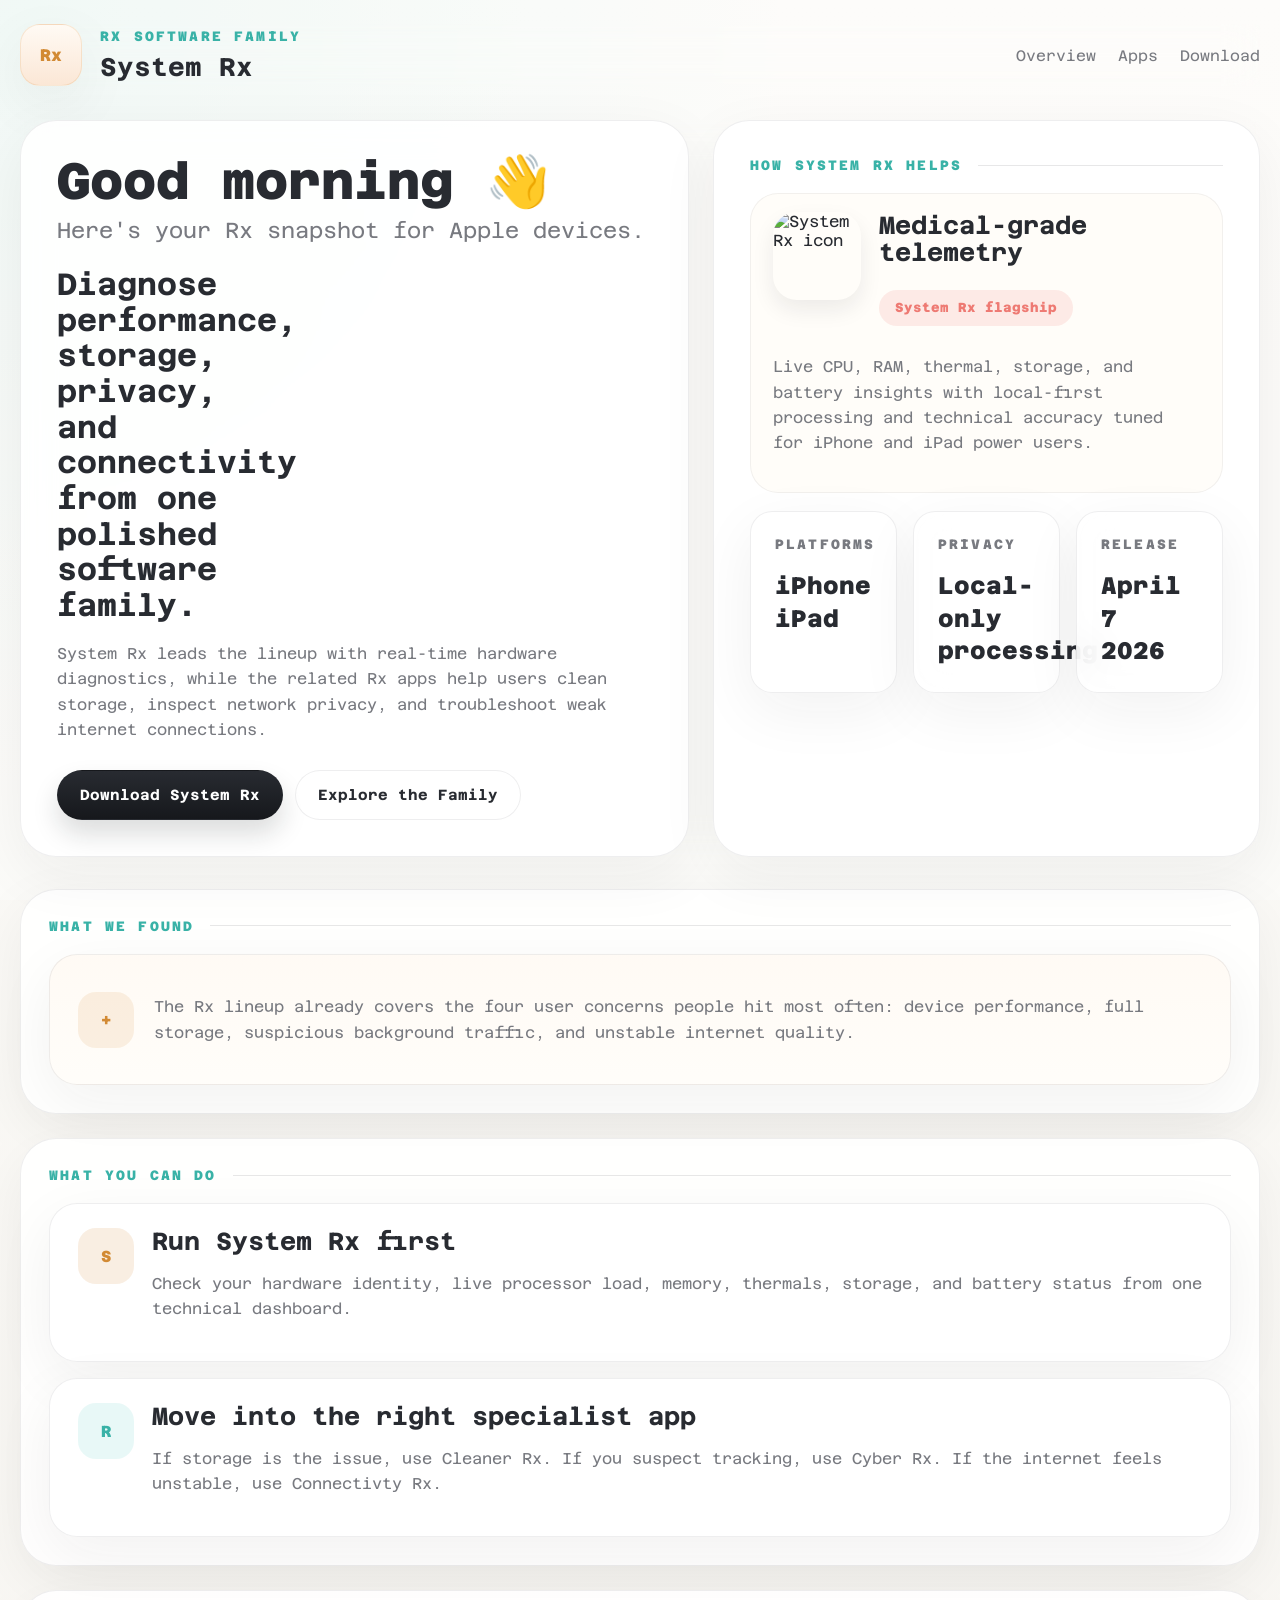
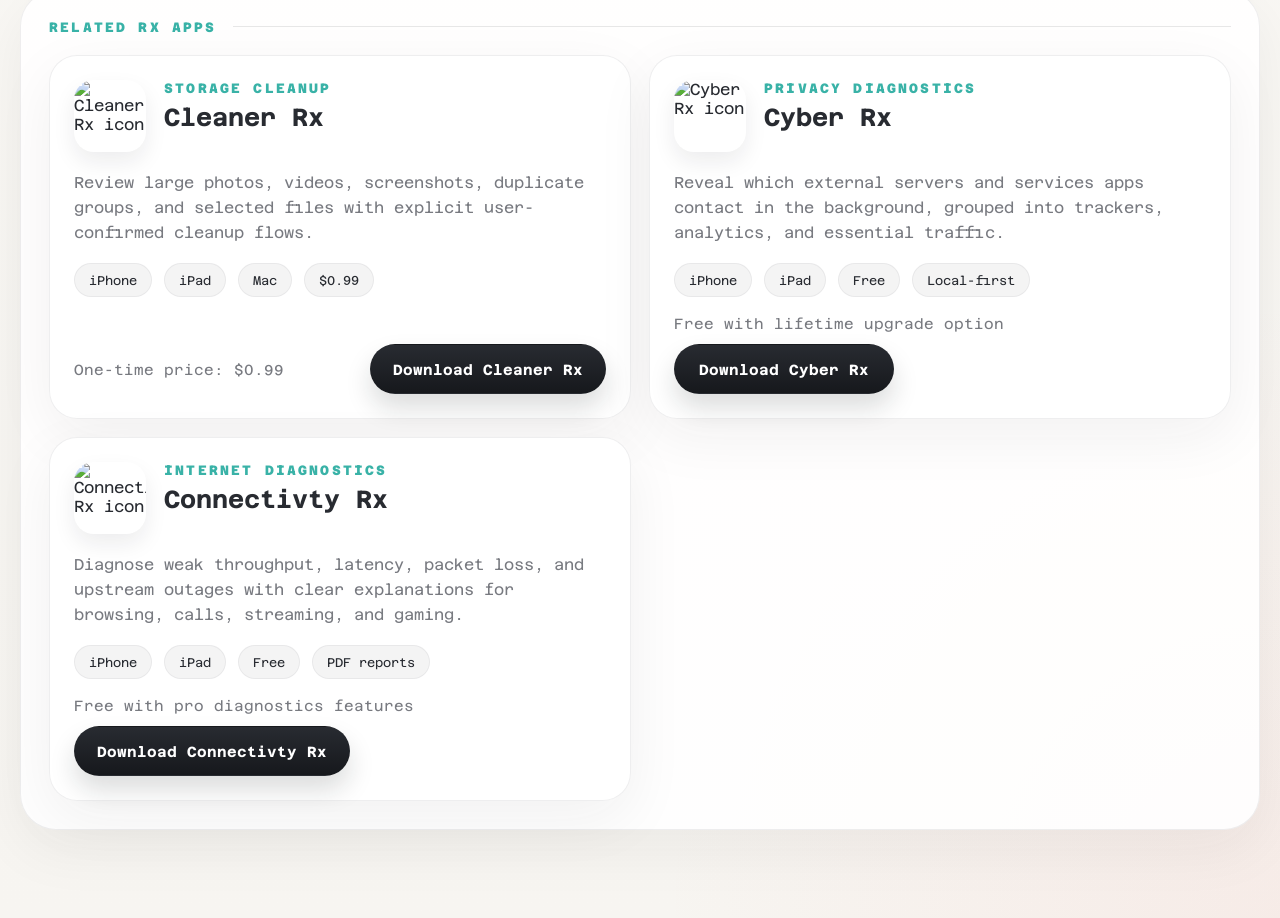
==== index.html @ 058cafe6 "Create Rx Suite landing site" ====
<!DOCTYPE html>
<html lang="en">
  <head>
    <meta charset="UTF-8" />
    <meta name="viewport" content="width=device-width, initial-scale=1.0" />
    <title>System Rx | The Rx Software Family</title>
    <meta
      name="description"
      content="System Rx is the diagnostic hub for the Rx software family. Explore System Rx, Cleaner Rx, Cyber Rx, and Connectivty Rx for iPhone, iPad, and Mac."
    />
    <meta property="og:title" content="System Rx | The Rx Software Family" />
    <meta
      property="og:description"
      content="A polished System Rx landing page with direct App Store downloads for the full Rx software family."
    />
    <meta property="og:type" content="website" />
    <meta property="og:image" content="https://is1-ssl.mzstatic.com/image/thumb/Purple221/v4/fd/51/d0/fd51d0ac-165b-0a90-1bd0-136fd4fa13a6/AppIcon-0-0-1x_U007emarketing-0-8-0-85-220.png/512x512bb.jpg" />
    <link rel="preconnect" href="https://fonts.googleapis.com" />
    <link rel="preconnect" href="https://fonts.gstatic.com" crossorigin />
    <link
      href="https://fonts.googleapis.com/css2?family=Azeret+Mono:wght@400;500;600;700;800&display=swap"
      rel="stylesheet"
    />
    <link rel="stylesheet" href="./styles.css" />
  </head>
  <body>
    <div class="page-shell">
      <header class="topbar">
        <div class="brand">
          <span class="brand-mark">Rx</span>
          <div>
            <p class="eyebrow">Rx Software Family</p>
            <h1>System Rx</h1>
          </div>
        </div>
        <nav class="topnav" aria-label="Primary">
          <a href="#overview">Overview</a>
          <a href="#family">Apps</a>
          <a href="#download">Download</a>
        </nav>
      </header>

      <main>
        <section class="hero" id="overview">
          <div class="hero-copy">
            <p class="welcome-line" id="welcome-line">Good afternoon</p>
            <p class="hero-subtitle">
              Here&apos;s your Rx snapshot for Apple devices.
            </p>
            <h2>
              Diagnose performance, storage, privacy, and connectivity from one
              polished software family.
            </h2>
            <p class="hero-body">
              System Rx leads the lineup with real-time hardware diagnostics,
              while the related Rx apps help users clean storage, inspect
              network privacy, and troubleshoot weak internet connections.
            </p>
            <div class="hero-actions">
              <a
                class="button button-primary"
                href="https://apps.apple.com/us/app/system-rx/id6761538119"
                target="_blank"
                rel="noreferrer"
              >
                Download System Rx
              </a>
              <a class="button button-secondary" href="#family">
                Explore the Family
              </a>
            </div>
          </div>

          <article class="hero-panel">
            <div class="section-title">
              <span>How System Rx Helps</span>
            </div>
            <div class="hero-card">
              <div class="hero-card-head">
                <img
                  class="app-icon app-icon-large"
                  src="https://is1-ssl.mzstatic.com/image/thumb/Purple221/v4/fd/51/d0/fd51d0ac-165b-0a90-1bd0-136fd4fa13a6/AppIcon-0-0-1x_U007emarketing-0-8-0-85-220.png/512x512bb.jpg"
                  alt="System Rx icon"
                />
                <div>
                  <h3>Medical-grade telemetry</h3>
                  <p class="pill pill-alert">System Rx flagship</p>
                </div>
              </div>
              <p class="hero-card-body">
                Live CPU, RAM, thermal, storage, and battery insights with
                local-first processing and technical accuracy tuned for iPhone
                and iPad power users.
              </p>
            </div>

            <div class="metric-grid">
              <article class="metric-card">
                <p class="metric-label">Platforms</p>
                <p class="metric-value">iPhone<br />iPad</p>
              </article>
              <article class="metric-card">
                <p class="metric-label">Privacy</p>
                <p class="metric-value">Local-only<br />processing</p>
              </article>
              <article class="metric-card">
                <p class="metric-label">Release</p>
                <p class="metric-value">April 7<br />2026</p>
              </article>
            </div>
          </article>
        </section>

        <section class="content-section">
          <div class="section-title">
            <span>What We Found</span>
          </div>
          <article class="insight-card neutral">
            <div class="insight-icon">+</div>
            <p>
              The Rx lineup already covers the four user concerns people hit
              most often: device performance, full storage, suspicious
              background traffic, and unstable internet quality.
            </p>
          </article>
        </section>

        <section class="content-section" id="download">
          <div class="section-title">
            <span>What You Can Do</span>
          </div>
          <div class="action-list">
            <article class="action-card">
              <div class="action-icon amber">S</div>
              <div>
                <h3>Run System Rx first</h3>
                <p>
                  Check your hardware identity, live processor load, memory,
                  thermals, storage, and battery status from one technical
                  dashboard.
                </p>
              </div>
            </article>
            <article class="action-card">
              <div class="action-icon mint">R</div>
              <div>
                <h3>Move into the right specialist app</h3>
                <p>
                  If storage is the issue, use Cleaner Rx. If you suspect
                  tracking, use Cyber Rx. If the internet feels unstable, use
                  Connectivty Rx.
                </p>
              </div>
            </article>
          </div>
        </section>

        <section class="content-section" id="family">
          <div class="section-title">
            <span>Related Rx Apps</span>
          </div>
          <div class="family-grid" id="family-grid"></div>
        </section>
      </main>
    </div>

    <template id="app-card-template">
      <article class="family-card">
        <div class="family-card-top">
          <img class="app-icon" alt="" />
          <div class="family-card-head">
            <p class="card-kicker"></p>
            <h3></h3>
          </div>
        </div>
        <p class="family-description"></p>
        <div class="tag-row"></div>
        <div class="card-footer">
          <div class="price-note"></div>
          <a class="button button-primary card-button" target="_blank" rel="noreferrer">
            View on the App Store
          </a>
        </div>
      </article>
    </template>

    <script src="./script.js"></script>
  </body>
</html>
---- styles.css ----
:root {
  --bg: #f7f5f1;
  --panel: rgba(255, 255, 255, 0.88);
  --panel-strong: #fffdf9;
  --border: rgba(38, 43, 50, 0.08);
  --text: #282b31;
  --muted: #787a80;
  --mint: #69cfc5;
  --mint-deep: #39b2a7;
  --coral: #ee7a73;
  --amber: #d28a34;
  --shadow: 0 18px 60px rgba(28, 31, 37, 0.06);
  --radius-xl: 36px;
  --radius-lg: 28px;
  --radius-md: 22px;
}

* {
  box-sizing: border-box;
}

html {
  scroll-behavior: smooth;
}

body {
  margin: 0;
  min-width: 320px;
  color: var(--text);
  font-family: "Azeret Mono", monospace;
  background:
    radial-gradient(circle at top left, rgba(105, 207, 197, 0.12), transparent 28%),
    radial-gradient(circle at bottom right, rgba(238, 122, 115, 0.08), transparent 22%),
    linear-gradient(180deg, #fcfbf8 0%, var(--bg) 100%);
}

body::before {
  content: "";
  position: fixed;
  inset: 0;
  pointer-events: none;
  background-image:
    linear-gradient(rgba(255, 255, 255, 0.5), rgba(255, 255, 255, 0.5)),
    radial-gradient(rgba(0, 0, 0, 0.02) 0.6px, transparent 0.6px);
  background-size: auto, 16px 16px;
  opacity: 0.65;
}

.page-shell {
  position: relative;
  width: min(1240px, calc(100% - 32px));
  margin: 0 auto;
  padding: 24px 0 64px;
}

.topbar,
.hero,
.insight-card,
.action-card,
.family-card,
.metric-card {
  backdrop-filter: blur(16px);
}

.topbar {
  display: flex;
  align-items: center;
  justify-content: space-between;
  gap: 20px;
  margin-bottom: 34px;
}

.brand {
  display: flex;
  align-items: center;
  gap: 18px;
}

.brand-mark {
  display: grid;
  place-items: center;
  width: 62px;
  height: 62px;
  border-radius: 20px;
  background: linear-gradient(180deg, #fffaf4 0%, #fbe7d6 100%);
  border: 1px solid rgba(210, 138, 52, 0.16);
  color: var(--amber);
  font-weight: 800;
  font-size: 1.05rem;
  box-shadow: var(--shadow);
}

.eyebrow,
.section-title span,
.metric-label,
.card-kicker {
  letter-spacing: 0.16em;
  text-transform: uppercase;
  font-size: 0.85rem;
  font-weight: 800;
}

.eyebrow {
  margin: 0 0 8px;
  color: var(--mint-deep);
}

.brand h1 {
  margin: 0;
  font-size: clamp(1.6rem, 2vw, 2rem);
}

.topnav {
  display: flex;
  gap: 22px;
  flex-wrap: wrap;
}

.topnav a {
  color: var(--muted);
  text-decoration: none;
  font-size: 0.95rem;
}

.topnav a:hover {
  color: var(--text);
}

.hero {
  display: grid;
  grid-template-columns: minmax(0, 1.1fr) minmax(380px, 0.9fr);
  gap: 24px;
  margin-bottom: 32px;
}

.hero-copy,
.hero-panel,
.content-section,
.family-card,
.metric-card,
.action-card,
.insight-card {
  background: var(--panel);
  border: 1px solid var(--border);
  box-shadow: var(--shadow);
}

.hero-copy,
.hero-panel {
  border-radius: var(--radius-xl);
  padding: 36px;
}

.welcome-line {
  margin: 0 0 12px;
  font-size: clamp(2.5rem, 4vw, 4.35rem);
  line-height: 0.96;
  font-weight: 800;
}

.hero-subtitle {
  margin: 0 0 24px;
  color: var(--muted);
  font-size: clamp(1rem, 1.7vw, 1.4rem);
}

.hero-copy h2 {
  margin: 0 0 18px;
  max-width: 11ch;
  font-size: clamp(1.55rem, 2.4vw, 2.75rem);
  line-height: 1.16;
}

.hero-body,
.family-description,
.action-card p,
.hero-card-body,
.insight-card p {
  color: var(--muted);
  line-height: 1.6;
  font-size: 0.98rem;
}

.hero-actions,
.card-footer,
.tag-row {
  display: flex;
  flex-wrap: wrap;
  gap: 12px;
}

.hero-actions {
  margin-top: 28px;
}

.button {
  display: inline-flex;
  align-items: center;
  justify-content: center;
  min-height: 50px;
  padding: 0 22px;
  border-radius: 999px;
  border: 1px solid transparent;
  text-decoration: none;
  font-size: 0.92rem;
  font-weight: 700;
  transition:
    transform 180ms ease,
    box-shadow 180ms ease,
    background-color 180ms ease;
}

.button:hover {
  transform: translateY(-1px);
}

.button-primary {
  background: linear-gradient(180deg, #282b31 0%, #16181c 100%);
  color: #fff;
  box-shadow: 0 14px 26px rgba(22, 24, 28, 0.15);
}

.button-secondary {
  border-color: var(--border);
  background: rgba(255, 255, 255, 0.7);
  color: var(--text);
}

.section-title {
  display: flex;
  align-items: center;
  gap: 16px;
  margin-bottom: 20px;
}

.section-title::after {
  content: "";
  flex: 1;
  height: 1px;
  background: rgba(40, 43, 49, 0.11);
}

.section-title span {
  color: var(--mint-deep);
}

.hero-card {
  padding: 18px 22px 22px;
  border-radius: var(--radius-lg);
  background: var(--panel-strong);
  border: 1px solid rgba(40, 43, 49, 0.06);
}

.hero-card-head,
.family-card-top,
.action-card {
  display: flex;
  align-items: flex-start;
  gap: 18px;
}

.app-icon {
  width: 72px;
  height: 72px;
  border-radius: 20px;
  flex: 0 0 auto;
  box-shadow: 0 10px 22px rgba(24, 29, 38, 0.08);
}

.app-icon-large {
  width: 88px;
  height: 88px;
  border-radius: 24px;
}

.hero-card h3,
.action-card h3,
.family-card h3 {
  margin: 0 0 10px;
  font-size: 1.55rem;
  line-height: 1.1;
}

.pill {
  display: inline-flex;
  align-items: center;
  min-height: 36px;
  padding: 0 16px;
  border-radius: 999px;
  font-size: 0.82rem;
  font-weight: 800;
}

.pill-alert {
  color: var(--coral);
  background: rgba(238, 122, 115, 0.14);
}

.metric-grid {
  display: grid;
  grid-template-columns: repeat(3, minmax(0, 1fr));
  gap: 16px;
  margin-top: 18px;
}

.metric-card {
  min-height: 140px;
  border-radius: var(--radius-md);
  padding: 24px;
}

.metric-label {
  margin: 0 0 18px;
  color: var(--muted);
}

.metric-value {
  margin: 0;
  font-size: 1.5rem;
  line-height: 1.35;
  font-weight: 800;
}

.content-section {
  border-radius: var(--radius-xl);
  padding: 28px;
  margin-bottom: 24px;
}

.insight-card,
.action-card {
  border-radius: var(--radius-lg);
  padding: 24px 28px;
}

.insight-card {
  display: flex;
  align-items: center;
  gap: 20px;
  background: linear-gradient(180deg, rgba(255, 250, 244, 0.95) 0%, rgba(255, 253, 249, 0.95) 100%);
}

.insight-icon,
.action-icon {
  display: grid;
  place-items: center;
  width: 56px;
  height: 56px;
  border-radius: 18px;
  font-weight: 800;
  flex: 0 0 auto;
}

.insight-icon {
  background: rgba(210, 138, 52, 0.12);
  color: var(--amber);
}

.action-list {
  display: grid;
  gap: 16px;
}

.action-icon.amber {
  background: rgba(210, 138, 52, 0.14);
  color: var(--amber);
}

.action-icon.mint {
  background: rgba(105, 207, 197, 0.15);
  color: var(--mint-deep);
}

.family-grid {
  display: grid;
  grid-template-columns: repeat(2, minmax(0, 1fr));
  gap: 18px;
}

.family-card {
  display: flex;
  flex-direction: column;
  gap: 18px;
  min-height: 100%;
  border-radius: var(--radius-lg);
  padding: 24px;
}

.family-card-head {
  min-width: 0;
}

.card-kicker {
  margin: 0 0 8px;
  color: var(--mint-deep);
}

.family-description {
  margin: 0;
}

.tag {
  display: inline-flex;
  align-items: center;
  min-height: 34px;
  padding: 0 14px;
  border-radius: 999px;
  background: rgba(40, 43, 49, 0.05);
  border: 1px solid rgba(40, 43, 49, 0.06);
  color: var(--text);
  font-size: 0.79rem;
}

.card-footer {
  justify-content: space-between;
  align-items: center;
  margin-top: auto;
}

.price-note {
  color: var(--muted);
  font-size: 0.92rem;
}

.card-button {
  min-width: 220px;
}

@media (max-width: 1080px) {
  .hero {
    grid-template-columns: 1fr;
  }

  .family-grid {
    grid-template-columns: 1fr;
  }
}

@media (max-width: 720px) {
  .page-shell {
    width: min(100% - 20px, 1240px);
    padding-top: 18px;
  }

  .topbar {
    flex-direction: column;
    align-items: flex-start;
  }

  .hero-copy,
  .hero-panel,
  .content-section {
    padding: 22px;
  }

  .metric-grid {
    grid-template-columns: 1fr;
  }

  .family-card-top,
  .hero-card-head,
  .insight-card,
  .action-card {
    flex-direction: column;
  }

  .card-button {
    width: 100%;
    min-width: 0;
  }

  .card-footer {
    align-items: stretch;
  }
}
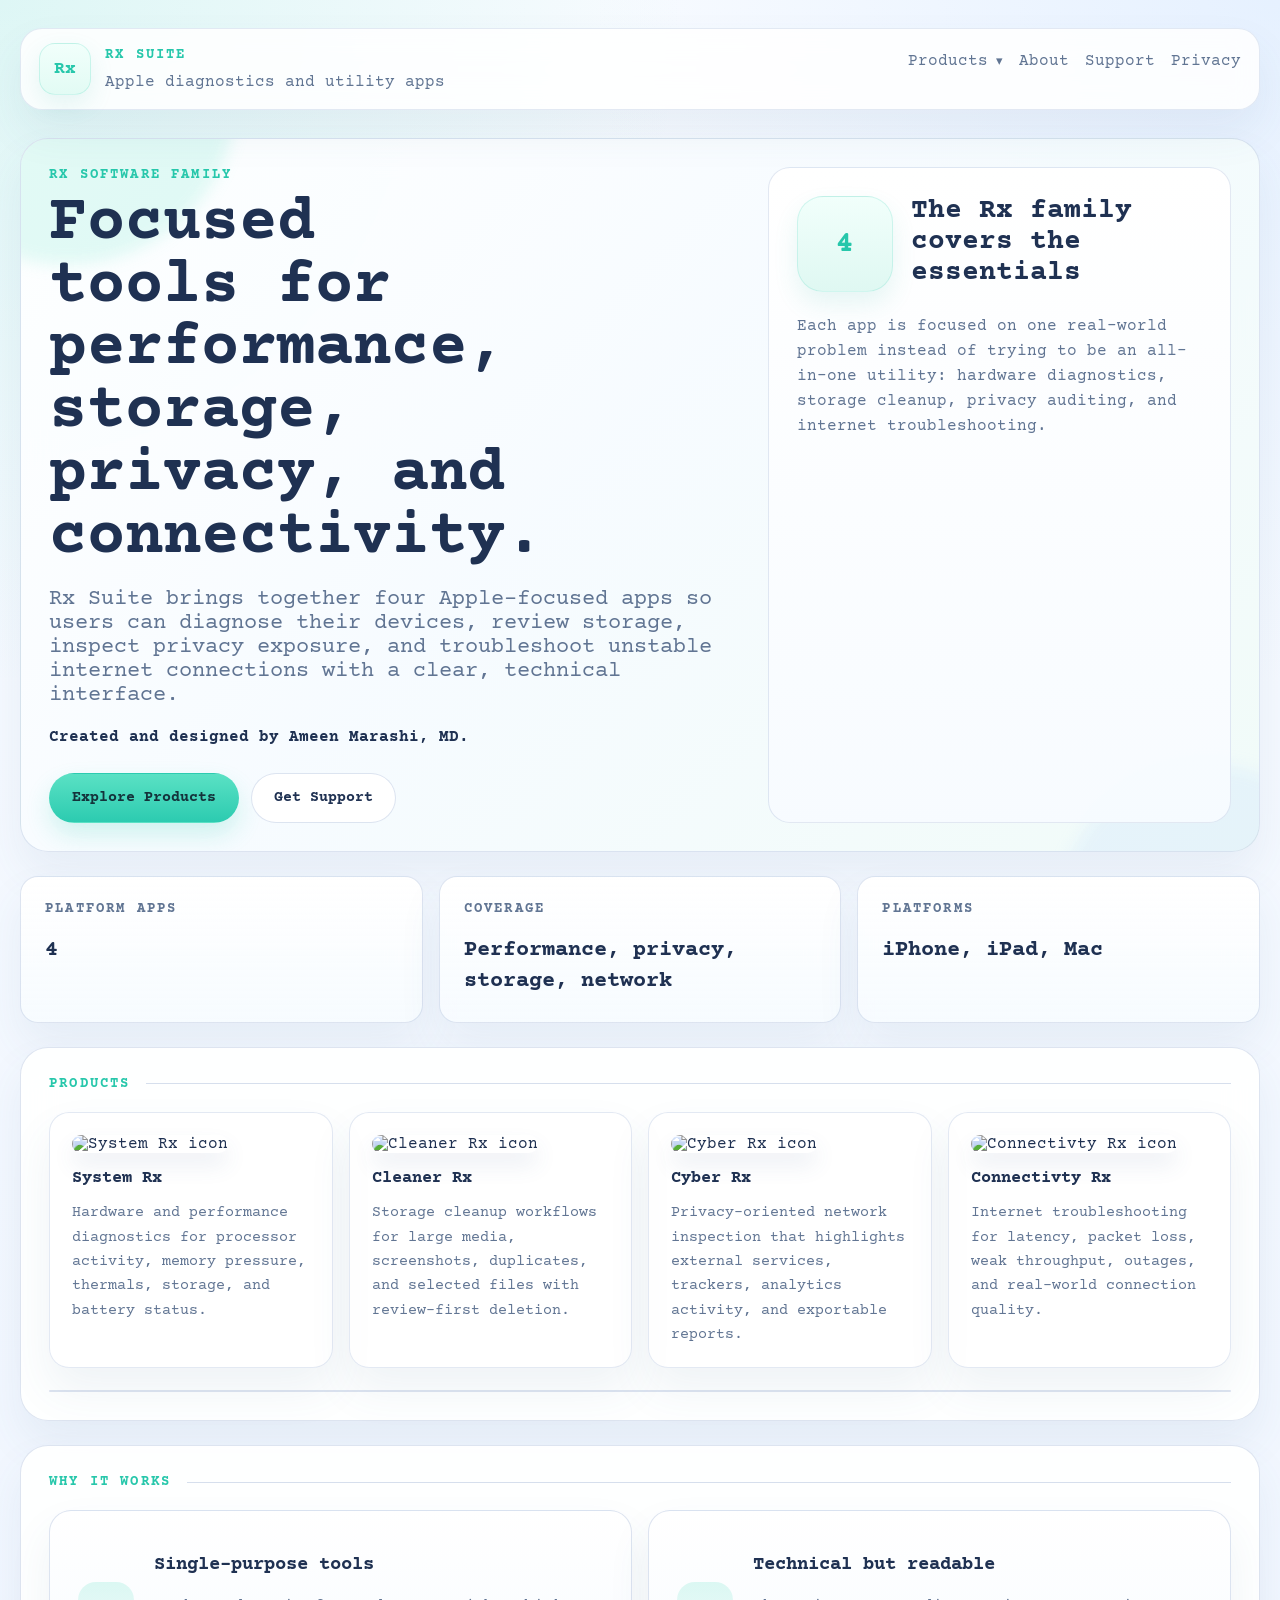
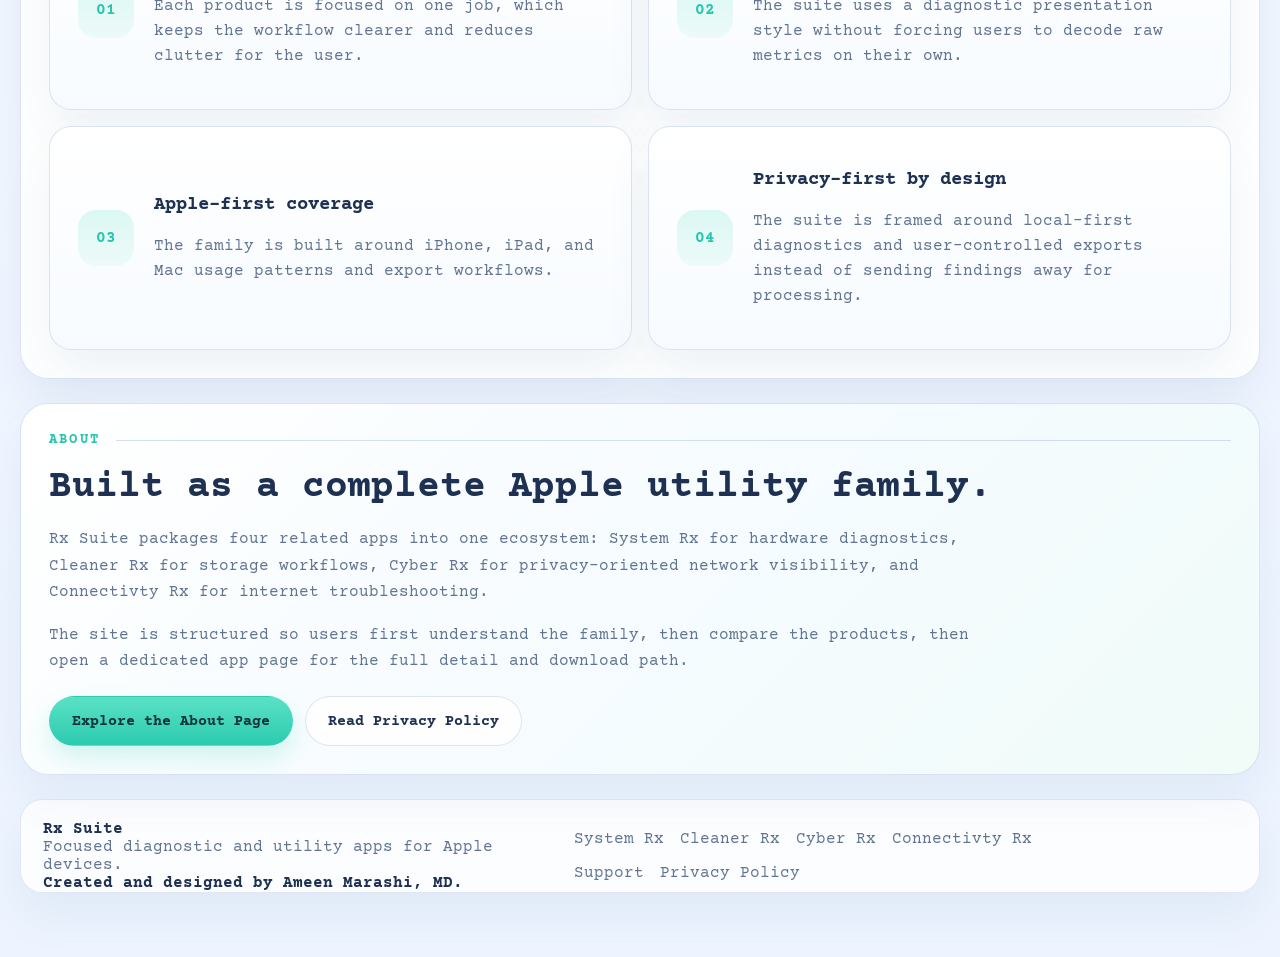
==== commit cb4b66cd: "Update Rx Suite site content and platform-aware app pages" ====
--- a/index.html
+++ b/index.html
@@ -3,165 +3,252 @@
   <head>
     <meta charset="UTF-8" />
     <meta name="viewport" content="width=device-width, initial-scale=1.0" />
-    <title>System Rx | The Rx Software Family</title>
+    <title>Rx Suite | The Rx Software Family</title>
     <meta
       name="description"
-      content="System Rx is the diagnostic hub for the Rx software family. Explore System Rx, Cleaner Rx, Cyber Rx, and Connectivty Rx for iPhone, iPad, and Mac."
+      content="Rx Suite is the software family behind System Rx, Cleaner Rx, Cyber Rx, and Connectivty Rx for Apple devices."
     />
-    <meta property="og:title" content="System Rx | The Rx Software Family" />
+    <meta property="og:title" content="Rx Suite | The Rx Software Family" />
     <meta
       property="og:description"
-      content="A polished System Rx landing page with direct App Store downloads for the full Rx software family."
+      content="A polished Rx Suite landing page with product detail pages and direct App Store downloads."
     />
     <meta property="og:type" content="website" />
     <meta property="og:image" content="https://is1-ssl.mzstatic.com/image/thumb/Purple221/v4/fd/51/d0/fd51d0ac-165b-0a90-1bd0-136fd4fa13a6/AppIcon-0-0-1x_U007emarketing-0-8-0-85-220.png/512x512bb.jpg" />
     <link rel="preconnect" href="https://fonts.googleapis.com" />
     <link rel="preconnect" href="https://fonts.gstatic.com" crossorigin />
     <link
-      href="https://fonts.googleapis.com/css2?family=Azeret+Mono:wght@400;500;600;700;800&display=swap"
+      href="https://fonts.googleapis.com/css2?family=Courier+Prime:wght@400;700&display=swap"
       rel="stylesheet"
     />
     <link rel="stylesheet" href="./styles.css" />
   </head>
   <body>
     <div class="page-shell">
-      <header class="topbar">
-        <div class="brand">
-          <span class="brand-mark">Rx</span>
-          <div>
+      <main>
+        <section class="site-nav">
+          <div class="nav-brand">
+            <span class="nav-mark">Rx</span>
+            <div>
+              <p class="eyebrow">Rx Suite</p>
+              <p class="nav-subtitle">Apple diagnostics and utility apps</p>
+            </div>
+          </div>
+          <div class="top-links">
+            <details class="nav-dropdown">
+              <summary>Products</summary>
+              <div class="nav-dropdown-menu">
+                <a href="./app.html?app=system-rx">System Rx</a>
+                <a href="./app.html?app=cleaner-rx">Cleaner Rx</a>
+                <a href="./app.html?app=cyber-rx">Cyber Rx</a>
+                <a href="./app.html?app=connectivty-rx">Connectivty Rx</a>
+              </div>
+            </details>
+            <a href="./about.html">About</a>
+            <a href="./support.html">Support</a>
+            <a href="./privacy.html">Privacy</a>
+          </div>
+        </section>
+
+        <section class="suite-hero content-section" id="overview">
+          <div class="suite-hero-copy">
             <p class="eyebrow">Rx Software Family</p>
-            <h1>System Rx</h1>
-          </div>
-        </div>
-        <nav class="topnav" aria-label="Primary">
-          <a href="#overview">Overview</a>
-          <a href="#family">Apps</a>
-          <a href="#download">Download</a>
-        </nav>
-      </header>
-
-      <main>
-        <section class="hero" id="overview">
-          <div class="hero-copy">
-            <p class="welcome-line" id="welcome-line">Good afternoon</p>
-            <p class="hero-subtitle">
-              Here&apos;s your Rx snapshot for Apple devices.
-            </p>
-            <h2>
-              Diagnose performance, storage, privacy, and connectivity from one
-              polished software family.
-            </h2>
-            <p class="hero-body">
-              System Rx leads the lineup with real-time hardware diagnostics,
-              while the related Rx apps help users clean storage, inspect
-              network privacy, and troubleshoot weak internet connections.
+            <h1 class="suite-title">Focused tools for performance, storage, privacy, and connectivity.</h1>
+            <p class="hero-subtitle suite-subtitle">
+              Rx Suite brings together four Apple-focused apps so users can
+              diagnose their devices, review storage, inspect privacy exposure,
+              and troubleshoot unstable internet connections with a clear,
+              technical interface.
+            </p>
+            <p class="creator-note">
+              Created and designed by <span class="nowrap">Ameen Marashi, MD.</span>
             </p>
             <div class="hero-actions">
-              <a
-                class="button button-primary"
-                href="https://apps.apple.com/us/app/system-rx/id6761538119"
-                target="_blank"
-                rel="noreferrer"
-              >
-                Download System Rx
-              </a>
-              <a class="button button-secondary" href="#family">
-                Explore the Family
-              </a>
-            </div>
-          </div>
-
-          <article class="hero-panel">
-            <div class="section-title">
-              <span>How System Rx Helps</span>
-            </div>
-            <div class="hero-card">
-              <div class="hero-card-head">
-                <img
-                  class="app-icon app-icon-large"
-                  src="https://is1-ssl.mzstatic.com/image/thumb/Purple221/v4/fd/51/d0/fd51d0ac-165b-0a90-1bd0-136fd4fa13a6/AppIcon-0-0-1x_U007emarketing-0-8-0-85-220.png/512x512bb.jpg"
-                  alt="System Rx icon"
-                />
-                <div>
-                  <h3>Medical-grade telemetry</h3>
-                  <p class="pill pill-alert">System Rx flagship</p>
-                </div>
-              </div>
-              <p class="hero-card-body">
-                Live CPU, RAM, thermal, storage, and battery insights with
-                local-first processing and technical accuracy tuned for iPhone
-                and iPad power users.
-              </p>
-            </div>
-
-            <div class="metric-grid">
-              <article class="metric-card">
-                <p class="metric-label">Platforms</p>
-                <p class="metric-value">iPhone<br />iPad</p>
-              </article>
-              <article class="metric-card">
-                <p class="metric-label">Privacy</p>
-                <p class="metric-value">Local-only<br />processing</p>
-              </article>
-              <article class="metric-card">
-                <p class="metric-label">Release</p>
-                <p class="metric-value">April 7<br />2026</p>
-              </article>
-            </div>
+              <a class="button button-primary" href="#products">Explore Products</a>
+              <a class="button button-secondary" href="./support.html">Get Support</a>
+            </div>
+          </div>
+
+          <div class="hero-card suite-summary-card">
+            <div class="hero-card-head">
+              <div class="family-badge" aria-hidden="true">4</div>
+              <div>
+                <h2>The Rx family covers the essentials</h2>
+              </div>
+            </div>
+            <p class="hero-card-body">
+              Each app is focused on one real-world problem instead of trying to
+              be an all-in-one utility: hardware diagnostics, storage cleanup,
+              privacy auditing, and internet troubleshooting.
+            </p>
+          </div>
+        </section>
+
+        <section class="stats-row">
+          <article class="metric-card">
+            <p class="metric-label">Platform apps</p>
+            <p class="metric-value">4</p>
           </article>
+          <article class="metric-card">
+            <p class="metric-label">Coverage</p>
+            <p class="metric-value">Performance, privacy, storage, network</p>
+          </article>
+          <article class="metric-card">
+            <p class="metric-label">Platforms</p>
+            <p class="metric-value">iPhone, iPad, Mac</p>
+          </article>
+        </section>
+
+        <section class="content-section" id="products">
+          <div class="section-title">
+            <span>Products</span>
+          </div>
+          <div class="product-summary-grid">
+            <a class="product-summary-card" href="./app.html?app=system-rx">
+              <img
+                class="product-summary-icon"
+                src="https://is1-ssl.mzstatic.com/image/thumb/Purple221/v4/fd/51/d0/fd51d0ac-165b-0a90-1bd0-136fd4fa13a6/AppIcon-0-0-1x_U007emarketing-0-8-0-85-220.png/512x512bb.jpg"
+                alt="System Rx icon"
+              />
+              <h3>System Rx</h3>
+              <p>
+                Hardware and performance diagnostics for processor activity,
+                memory pressure, thermals, storage, and battery status.
+              </p>
+            </a>
+            <a class="product-summary-card" href="./app.html?app=cleaner-rx">
+              <img
+                class="product-summary-icon"
+                src="https://is1-ssl.mzstatic.com/image/thumb/Purple211/v4/d0/31/59/d03159dd-46f0-ba4f-31d3-4f0e8203bdf4/AppIcon-0-0-1x_U007emarketing-0-11-0-85-220.png/512x512bb.jpg"
+                alt="Cleaner Rx icon"
+              />
+              <h3>Cleaner Rx</h3>
+              <p>
+                Storage cleanup workflows for large media, screenshots,
+                duplicates, and selected files with review-first deletion.
+              </p>
+            </a>
+            <a class="product-summary-card" href="./app.html?app=cyber-rx">
+              <img
+                class="product-summary-icon"
+                src="https://is1-ssl.mzstatic.com/image/thumb/Purple221/v4/95/79/2a/95792a7c-5703-c6e6-f6a1-c1ac6fd76cbc/AppIcon-0-0-1x_U007emarketing-0-8-0-85-220.png/512x512bb.jpg"
+                alt="Cyber Rx icon"
+              />
+              <h3>Cyber Rx</h3>
+              <p>
+                Privacy-oriented network inspection that highlights external
+                services, trackers, analytics activity, and exportable reports.
+              </p>
+            </a>
+            <a class="product-summary-card" href="./app.html?app=connectivty-rx">
+              <img
+                class="product-summary-icon"
+                src="https://is1-ssl.mzstatic.com/image/thumb/Purple211/v4/3f/45/1e/3f451e77-11c0-a024-ff48-a61f24588ac3/AppIcon-0-0-1x_U007epad-0-1-85-220.png/512x512bb.jpg"
+                alt="Connectivty Rx icon"
+              />
+              <h3>Connectivty Rx</h3>
+              <p>
+                Internet troubleshooting for latency, packet loss, weak
+                throughput, outages, and real-world connection quality.
+              </p>
+            </a>
+          </div>
+          <div class="family-grid" id="family-grid"></div>
         </section>
 
         <section class="content-section">
           <div class="section-title">
-            <span>What We Found</span>
-          </div>
-          <article class="insight-card neutral">
-            <div class="insight-icon">+</div>
+            <span>Why It Works</span>
+          </div>
+          <div class="capability-grid">
+            <article class="insight-card">
+              <div class="insight-icon">01</div>
+              <div>
+                <h3>Single-purpose tools</h3>
+                <p>
+                  Each product is focused on one job, which keeps the workflow
+                  clearer and reduces clutter for the user.
+                </p>
+              </div>
+            </article>
+            <article class="insight-card">
+              <div class="insight-icon">02</div>
+              <div>
+                <h3>Technical but readable</h3>
+                <p>
+                  The suite uses a diagnostic presentation style without forcing
+                  users to decode raw metrics on their own.
+                </p>
+              </div>
+            </article>
+            <article class="insight-card">
+              <div class="insight-icon">03</div>
+              <div>
+                <h3>Apple-first coverage</h3>
+                <p>
+                  The family is built around iPhone, iPad, and Mac usage
+                  patterns and export workflows.
+                </p>
+              </div>
+            </article>
+            <article class="insight-card">
+              <div class="insight-icon">04</div>
+              <div>
+                <h3>Privacy-first by design</h3>
+                <p>
+                  The suite is framed around local-first diagnostics and
+                  user-controlled exports instead of sending findings away for
+                  processing.
+                </p>
+              </div>
+            </article>
+          </div>
+        </section>
+
+        <section class="content-section about-section" id="about">
+          <div class="section-title">
+            <span>About</span>
+          </div>
+          <div class="about-copy">
+            <h2>Built as a complete Apple utility family.</h2>
             <p>
-              The Rx lineup already covers the four user concerns people hit
-              most often: device performance, full storage, suspicious
-              background traffic, and unstable internet quality.
-            </p>
-          </article>
-        </section>
-
-        <section class="content-section" id="download">
-          <div class="section-title">
-            <span>What You Can Do</span>
-          </div>
-          <div class="action-list">
-            <article class="action-card">
-              <div class="action-icon amber">S</div>
-              <div>
-                <h3>Run System Rx first</h3>
-                <p>
-                  Check your hardware identity, live processor load, memory,
-                  thermals, storage, and battery status from one technical
-                  dashboard.
-                </p>
-              </div>
-            </article>
-            <article class="action-card">
-              <div class="action-icon mint">R</div>
-              <div>
-                <h3>Move into the right specialist app</h3>
-                <p>
-                  If storage is the issue, use Cleaner Rx. If you suspect
-                  tracking, use Cyber Rx. If the internet feels unstable, use
-                  Connectivty Rx.
-                </p>
-              </div>
-            </article>
-          </div>
-        </section>
-
-        <section class="content-section" id="family">
-          <div class="section-title">
-            <span>Related Rx Apps</span>
-          </div>
-          <div class="family-grid" id="family-grid"></div>
+              Rx Suite packages four related apps into one ecosystem: System Rx
+              for hardware diagnostics, Cleaner Rx for storage workflows, Cyber
+              Rx for privacy-oriented network visibility, and Connectivty Rx for
+              internet troubleshooting.
+            </p>
+            <p>
+              The site is structured so users first understand the family, then
+              compare the products, then open a dedicated app page for the full
+              detail and download path.
+            </p>
+            <div class="hero-actions">
+              <a class="button button-primary" href="./about.html">Explore the About Page</a>
+              <a class="button button-secondary" href="./privacy.html">Read Privacy Policy</a>
+            </div>
+          </div>
         </section>
       </main>
+
+      <footer class="site-footer">
+        <div>
+          <p class="footer-title">Rx Suite</p>
+          <p>Focused diagnostic and utility apps for Apple devices.</p>
+          <p class="footer-credit">Created and designed by <span class="nowrap">Ameen Marashi, MD.</span></p>
+        </div>
+        <div class="footer-columns">
+          <div class="footer-links">
+            <a href="./app.html?app=system-rx">System Rx</a>
+            <a href="./app.html?app=cleaner-rx">Cleaner Rx</a>
+            <a href="./app.html?app=cyber-rx">Cyber Rx</a>
+            <a href="./app.html?app=connectivty-rx">Connectivty Rx</a>
+          </div>
+          <div class="footer-links">
+            <a href="./support.html">Support</a>
+            <a href="./privacy.html">Privacy Policy</a>
+          </div>
+        </div>
+      </footer>
     </div>
 
     <template id="app-card-template">
@@ -174,16 +261,19 @@
           </div>
         </div>
         <p class="family-description"></p>
+        <div class="feature-list"></div>
+        <p class="platform-line"></p>
         <div class="tag-row"></div>
         <div class="card-footer">
           <div class="price-note"></div>
-          <a class="button button-primary card-button" target="_blank" rel="noreferrer">
+          <a class="card-button" target="_blank" rel="noreferrer">
             View on the App Store
           </a>
         </div>
       </article>
     </template>
 
+    <script src="./rx-apps.js"></script>
     <script src="./script.js"></script>
   </body>
 </html>
--- a/styles.css
+++ b/styles.css
@@ -1,18 +1,20 @@
 :root {
-  --bg: #f7f5f1;
-  --panel: rgba(255, 255, 255, 0.88);
-  --panel-strong: #fffdf9;
-  --border: rgba(38, 43, 50, 0.08);
-  --text: #282b31;
-  --muted: #787a80;
-  --mint: #69cfc5;
-  --mint-deep: #39b2a7;
-  --coral: #ee7a73;
-  --amber: #d28a34;
-  --shadow: 0 18px 60px rgba(28, 31, 37, 0.06);
-  --radius-xl: 36px;
-  --radius-lg: 28px;
-  --radius-md: 22px;
+  --bg: #edf4ff;
+  --panel: rgba(255, 255, 255, 0.92);
+  --panel-strong: #ffffff;
+  --border: rgba(174, 191, 220, 0.42);
+  --text: #1f3152;
+  --muted: #617593;
+  --mint: #55dfc1;
+  --mint-deep: #27c7ab;
+  --coral: #ff8f7a;
+  --amber: #f2a949;
+  --sky: #dcebff;
+  --cream: #fff9ef;
+  --shadow: 0 22px 44px rgba(68, 96, 146, 0.08);
+  --radius-xl: 28px;
+  --radius-lg: 22px;
+  --radius-md: 18px;
 }
 
 * {
@@ -27,67 +29,60 @@
   margin: 0;
   min-width: 320px;
   color: var(--text);
-  font-family: "Azeret Mono", monospace;
+  font-family: "Courier Prime", monospace;
   background:
-    radial-gradient(circle at top left, rgba(105, 207, 197, 0.12), transparent 28%),
-    radial-gradient(circle at bottom right, rgba(238, 122, 115, 0.08), transparent 22%),
-    linear-gradient(180deg, #fcfbf8 0%, var(--bg) 100%);
-}
-
-body::before {
-  content: "";
-  position: fixed;
-  inset: 0;
-  pointer-events: none;
-  background-image:
-    linear-gradient(rgba(255, 255, 255, 0.5), rgba(255, 255, 255, 0.5)),
-    radial-gradient(rgba(0, 0, 0, 0.02) 0.6px, transparent 0.6px);
-  background-size: auto, 16px 16px;
-  opacity: 0.65;
+    radial-gradient(circle at top left, rgba(85, 223, 193, 0.16), transparent 24%),
+    radial-gradient(circle at top right, rgba(166, 205, 255, 0.22), transparent 24%),
+    linear-gradient(180deg, #f8fbff 0%, var(--bg) 100%);
 }
 
 .page-shell {
-  position: relative;
   width: min(1240px, calc(100% - 32px));
   margin: 0 auto;
-  padding: 24px 0 64px;
-}
-
-.topbar,
-.hero,
-.insight-card,
-.action-card,
-.family-card,
-.metric-card {
-  backdrop-filter: blur(16px);
-}
-
-.topbar {
+  padding: 28px 0 64px;
+}
+
+.site-nav {
   display: flex;
   align-items: center;
   justify-content: space-between;
   gap: 20px;
-  margin-bottom: 34px;
-}
-
-.brand {
+  margin-bottom: 28px;
+  position: relative;
+  z-index: 200;
+  overflow: visible;
+  isolation: isolate;
+  padding: 14px 18px;
+  background: rgba(255, 255, 255, 0.86);
+  border: 1px solid rgba(174, 191, 220, 0.34);
+  border-radius: 22px;
+  box-shadow: var(--shadow);
+  backdrop-filter: blur(14px);
+}
+
+.nav-brand {
   display: flex;
   align-items: center;
-  gap: 18px;
-}
-
-.brand-mark {
+  gap: 14px;
+}
+
+.nav-mark {
   display: grid;
   place-items: center;
-  width: 62px;
-  height: 62px;
-  border-radius: 20px;
-  background: linear-gradient(180deg, #fffaf4 0%, #fbe7d6 100%);
-  border: 1px solid rgba(210, 138, 52, 0.16);
-  color: var(--amber);
+  width: 52px;
+  height: 52px;
+  border-radius: 16px;
+  background: linear-gradient(180deg, #f1fffb 0%, #e2fbf4 100%);
+  border: 1px solid rgba(39, 199, 171, 0.18);
+  color: var(--mint-deep);
+  font-size: 1.1rem;
   font-weight: 800;
-  font-size: 1.05rem;
-  box-shadow: var(--shadow);
+  box-shadow: 0 10px 24px rgba(57, 178, 167, 0.12);
+}
+
+.nav-subtitle {
+  margin: 2px 0 0;
+  color: var(--muted);
 }
 
 .eyebrow,
@@ -101,40 +96,101 @@
 }
 
 .eyebrow {
-  margin: 0 0 8px;
-  color: var(--mint-deep);
-}
-
-.brand h1 {
-  margin: 0;
-  font-size: clamp(1.6rem, 2vw, 2rem);
-}
-
-.topnav {
+  margin: 0 0 10px;
+  color: var(--mint-deep);
+}
+
+.intro {
+  margin-bottom: 26px;
+}
+
+.top-links,
+.footer-links,
+.footer-columns,
+.product-links {
   display: flex;
-  gap: 22px;
   flex-wrap: wrap;
-}
-
-.topnav a {
+  gap: 16px;
+}
+
+.top-links {
+  margin-bottom: 16px;
+  align-items: center;
+  overflow: visible;
+}
+
+.top-links a,
+.footer-links a,
+.detail-copy a {
   color: var(--muted);
   text-decoration: none;
-  font-size: 0.95rem;
-}
-
-.topnav a:hover {
+  transition: color 180ms ease, transform 180ms ease;
+}
+
+.top-links a:hover,
+.footer-links a:hover,
+.detail-copy a:hover {
   color: var(--text);
-}
-
-.hero {
-  display: grid;
-  grid-template-columns: minmax(0, 1.1fr) minmax(380px, 0.9fr);
-  gap: 24px;
-  margin-bottom: 32px;
-}
-
-.hero-copy,
-.hero-panel,
+  transform: translateY(-1px);
+}
+
+.nav-dropdown {
+  position: relative;
+  z-index: 400;
+  overflow: visible;
+}
+
+.nav-dropdown summary {
+  list-style: none;
+  cursor: pointer;
+  color: var(--muted);
+  transition: color 180ms ease, transform 180ms ease;
+}
+
+.nav-dropdown summary::-webkit-details-marker {
+  display: none;
+}
+
+.nav-dropdown summary::after {
+  content: " \25BE";
+  font-size: 0.8em;
+}
+
+.nav-dropdown[open] summary,
+.nav-dropdown summary:hover {
+  color: var(--text);
+  transform: translateY(-1px);
+}
+
+.nav-dropdown-menu {
+  position: absolute;
+  top: calc(100% + 10px);
+  left: 0;
+  min-width: 220px;
+  display: grid;
+  gap: 4px;
+  padding: 10px;
+  background: rgba(255, 255, 255, 0.96);
+  border: 1px solid rgba(174, 191, 220, 0.34);
+  border-radius: 16px;
+  box-shadow: var(--shadow);
+  z-index: 1000;
+}
+
+.nav-dropdown-menu a {
+  display: block;
+  padding: 10px 12px;
+  border-radius: 12px;
+  text-decoration: none;
+  color: var(--text);
+}
+
+.nav-dropdown-menu a:hover {
+  background: rgba(242, 248, 255, 0.96);
+  transform: none;
+}
+
+.intro-head,
 .content-section,
 .family-card,
 .metric-card,
@@ -143,39 +199,98 @@
   background: var(--panel);
   border: 1px solid var(--border);
   box-shadow: var(--shadow);
-}
-
-.hero-copy,
-.hero-panel {
-  border-radius: var(--radius-xl);
-  padding: 36px;
+  backdrop-filter: blur(16px);
 }
 
 .welcome-line {
-  margin: 0 0 12px;
-  font-size: clamp(2.5rem, 4vw, 4.35rem);
-  line-height: 0.96;
+  margin: 0 0 8px;
+  font-size: clamp(2.4rem, 4vw, 4.2rem);
+  line-height: 1;
   font-weight: 800;
 }
 
 .hero-subtitle {
-  margin: 0 0 24px;
+  margin: 0;
   color: var(--muted);
   font-size: clamp(1rem, 1.7vw, 1.4rem);
 }
 
-.hero-copy h2 {
+.creator-note {
+  margin: 18px 0 0;
+  color: var(--text);
+  font-weight: 700;
+  line-height: 1.6;
+}
+
+.nowrap {
+  white-space: nowrap;
+}
+
+.suite-hero {
+  display: grid;
+  grid-template-columns: minmax(0, 1.2fr) minmax(320px, 0.8fr);
+  gap: 24px;
+  align-items: stretch;
+  overflow: hidden;
+  background:
+    linear-gradient(135deg, rgba(255, 255, 255, 0.95) 0%, rgba(246, 251, 255, 0.95) 46%, rgba(240, 251, 248, 0.95) 100%);
+  position: relative;
+}
+
+.suite-hero::before {
+  content: "";
+  position: absolute;
+  inset: -30% auto auto -10%;
+  width: 340px;
+  height: 340px;
+  border-radius: 999px;
+  background: rgba(85, 223, 193, 0.16);
+  filter: blur(8px);
+  pointer-events: none;
+}
+
+.suite-hero::after {
+  content: "";
+  position: absolute;
+  inset: auto -8% -30% auto;
+  width: 300px;
+  height: 300px;
+  border-radius: 999px;
+  background: rgba(166, 205, 255, 0.16);
+  filter: blur(8px);
+  pointer-events: none;
+}
+
+.suite-hero-copy {
+  position: relative;
+  z-index: 1;
+  align-self: center;
+}
+
+.suite-title {
   margin: 0 0 18px;
-  max-width: 11ch;
-  font-size: clamp(1.55rem, 2.4vw, 2.75rem);
-  line-height: 1.16;
-}
-
-.hero-body,
+  max-width: 12ch;
+  font-size: clamp(2.6rem, 5vw, 4.8rem);
+  line-height: 0.98;
+}
+
+.suite-subtitle {
+  max-width: 50rem;
+}
+
+.suite-summary-card {
+  position: relative;
+  z-index: 1;
+  height: 100%;
+  background: rgba(255, 253, 250, 0.88);
+}
+
 .family-description,
 .action-card p,
 .hero-card-body,
-.insight-card p {
+.insight-card p,
+.feature-item,
+.platform-line {
   color: var(--muted);
   line-height: 1.6;
   font-size: 0.98rem;
@@ -190,7 +305,7 @@
 }
 
 .hero-actions {
-  margin-top: 28px;
+  margin-top: 22px;
 }
 
 .button {
@@ -215,14 +330,14 @@
 }
 
 .button-primary {
-  background: linear-gradient(180deg, #282b31 0%, #16181c 100%);
-  color: #fff;
-  box-shadow: 0 14px 26px rgba(22, 24, 28, 0.15);
+  background: linear-gradient(180deg, #5ae1c4 0%, #2ccbb0 100%);
+  color: #14333b;
+  box-shadow: 0 12px 24px rgba(44, 203, 176, 0.2);
 }
 
 .button-secondary {
   border-color: var(--border);
-  background: rgba(255, 255, 255, 0.7);
+  background: rgba(255, 255, 255, 0.92);
   color: var(--text);
 }
 
@@ -237,18 +352,19 @@
   content: "";
   flex: 1;
   height: 1px;
-  background: rgba(40, 43, 49, 0.11);
+  background: rgba(174, 191, 220, 0.5);
 }
 
 .section-title span {
   color: var(--mint-deep);
+  text-shadow: 0 1px 0 rgba(255, 255, 255, 0.6);
 }
 
 .hero-card {
-  padding: 18px 22px 22px;
+  padding: 28px;
   border-radius: var(--radius-lg);
-  background: var(--panel-strong);
-  border: 1px solid rgba(40, 43, 49, 0.06);
+  background: linear-gradient(180deg, rgba(255, 255, 255, 0.97) 0%, rgba(247, 251, 255, 0.97) 100%);
+  border: 1px solid rgba(174, 191, 220, 0.36);
 }
 
 .hero-card-head,
@@ -259,25 +375,40 @@
   gap: 18px;
 }
 
+.family-badge {
+  display: grid;
+  place-items: center;
+  width: 96px;
+  height: 96px;
+  border-radius: 26px;
+  flex: 0 0 auto;
+  background: linear-gradient(180deg, #f1fffb 0%, #dff8f2 100%);
+  border: 1px solid rgba(39, 199, 171, 0.16);
+  color: var(--mint-deep);
+  font-size: 1.8rem;
+  font-weight: 800;
+  box-shadow: 0 12px 24px rgba(57, 178, 167, 0.12);
+}
+
 .app-icon {
   width: 72px;
   height: 72px;
   border-radius: 20px;
   flex: 0 0 auto;
-  box-shadow: 0 10px 22px rgba(24, 29, 38, 0.08);
+  box-shadow: 0 12px 24px rgba(24, 29, 38, 0.1);
 }
 
 .app-icon-large {
-  width: 88px;
-  height: 88px;
-  border-radius: 24px;
-}
-
-.hero-card h3,
+  width: 96px;
+  height: 96px;
+  border-radius: 26px;
+}
+
+.hero-card h2,
 .action-card h3,
 .family-card h3 {
   margin: 0 0 10px;
-  font-size: 1.55rem;
+  font-size: 1.75rem;
   line-height: 1.1;
 }
 
@@ -303,10 +434,18 @@
   margin-top: 18px;
 }
 
+.stats-row {
+  display: grid;
+  grid-template-columns: repeat(3, minmax(0, 1fr));
+  gap: 16px;
+  margin: 24px 0;
+}
+
 .metric-card {
-  min-height: 140px;
+  min-height: 124px;
   border-radius: var(--radius-md);
   padding: 24px;
+  background: linear-gradient(180deg, rgba(255, 255, 255, 0.96) 0%, rgba(247, 251, 255, 0.88) 100%);
 }
 
 .metric-label {
@@ -316,8 +455,8 @@
 
 .metric-value {
   margin: 0;
-  font-size: 1.5rem;
-  line-height: 1.35;
+  font-size: 1.35rem;
+  line-height: 1.45;
   font-weight: 800;
 }
 
@@ -327,6 +466,61 @@
   margin-bottom: 24px;
 }
 
+.product-summary-grid {
+  display: grid;
+  grid-template-columns: repeat(4, minmax(0, 1fr));
+  gap: 16px;
+  margin-bottom: 22px;
+}
+
+.product-summary-card {
+  display: block;
+  padding: 22px 22px 20px;
+  border-radius: 20px;
+  background: rgba(255, 255, 255, 0.82);
+  border: 1px solid rgba(174, 191, 220, 0.34);
+  box-shadow: var(--shadow);
+  color: inherit;
+  text-decoration: none;
+  transition:
+    transform 180ms ease,
+    box-shadow 180ms ease,
+    border-color 180ms ease;
+}
+
+.product-summary-card:hover {
+  transform: translateY(-2px);
+  border-color: rgba(85, 223, 193, 0.34);
+  box-shadow: 0 18px 34px rgba(68, 96, 146, 0.08);
+}
+
+.product-summary-card h3 {
+  margin: 0 0 12px;
+  font-size: 1.05rem;
+  line-height: 1.25;
+}
+
+.product-summary-icon {
+  width: 64px;
+  height: 64px;
+  border-radius: 18px;
+  margin-bottom: 16px;
+  box-shadow: 0 12px 22px rgba(68, 96, 146, 0.1);
+}
+
+.product-summary-card p {
+  margin: 0;
+  color: var(--muted);
+  line-height: 1.65;
+  font-size: 0.92rem;
+}
+
+.capability-grid {
+  display: grid;
+  grid-template-columns: repeat(2, minmax(0, 1fr));
+  gap: 16px;
+}
+
 .insight-card,
 .action-card {
   border-radius: var(--radius-lg);
@@ -337,7 +531,7 @@
   display: flex;
   align-items: center;
   gap: 20px;
-  background: linear-gradient(180deg, rgba(255, 250, 244, 0.95) 0%, rgba(255, 253, 249, 0.95) 100%);
+  background: linear-gradient(180deg, #ffffff 0%, #f7fbff 100%);
 }
 
 .insight-icon,
@@ -352,8 +546,8 @@
 }
 
 .insight-icon {
-  background: rgba(210, 138, 52, 0.12);
-  color: var(--amber);
+  background: linear-gradient(180deg, rgba(85, 223, 193, 0.2) 0%, rgba(85, 223, 193, 0.08) 100%);
+  color: var(--mint-deep);
 }
 
 .action-list {
@@ -362,77 +556,596 @@
 }
 
 .action-icon.amber {
-  background: rgba(210, 138, 52, 0.14);
-  color: var(--amber);
+  background: linear-gradient(180deg, rgba(166, 205, 255, 0.24) 0%, rgba(166, 205, 255, 0.08) 100%);
+  color: #4778c5;
 }
 
 .action-icon.mint {
-  background: rgba(105, 207, 197, 0.15);
+  background: linear-gradient(180deg, rgba(85, 223, 193, 0.24) 0%, rgba(85, 223, 193, 0.08) 100%);
   color: var(--mint-deep);
 }
 
 .family-grid {
   display: grid;
-  grid-template-columns: repeat(2, minmax(0, 1fr));
-  gap: 18px;
+  grid-template-columns: repeat(4, minmax(0, 1fr));
+  gap: 0;
+  border: 1px solid rgba(174, 191, 220, 0.42);
+  border-radius: 30px;
+  overflow: hidden;
+  background: rgba(255, 255, 255, 0.84);
 }
 
 .family-card {
   display: flex;
   flex-direction: column;
-  gap: 18px;
+  gap: 20px;
   min-height: 100%;
-  border-radius: var(--radius-lg);
-  padding: 24px;
+  border-radius: 0;
+  padding: 44px 34px 32px;
+  cursor: pointer;
+  position: relative;
+  overflow: hidden;
+  background: rgba(255, 255, 255, 0.92);
+  border-right: 1px solid rgba(174, 191, 220, 0.34);
+  transition:
+    transform 180ms ease,
+    box-shadow 180ms ease,
+    border-color 180ms ease,
+    background-color 180ms ease;
+}
+
+.family-card:last-child {
+  border-right: 0;
+}
+
+.family-card::before {
+  content: "";
+  position: absolute;
+  inset: 0 0 auto 0;
+  height: 6px;
+  background: rgba(105, 207, 197, 0.9);
+}
+
+.family-card[data-accent="mint"]::before {
+  background: linear-gradient(90deg, #63d1c5 0%, #7ce2d7 100%);
+}
+
+.family-card[data-accent="mint"] {
+  background: linear-gradient(180deg, rgba(243, 255, 251, 0.98) 0%, rgba(255, 255, 255, 0.96) 100%);
+}
+
+.family-card[data-accent="amber"]::before {
+  background: linear-gradient(90deg, #d28a34 0%, #efb35f 100%);
+}
+
+.family-card[data-accent="amber"] {
+  background: linear-gradient(180deg, rgba(255, 249, 241, 0.98) 0%, rgba(255, 255, 255, 0.96) 100%);
+}
+
+.family-card[data-accent="coral"]::before {
+  background: linear-gradient(90deg, #ee7a73 0%, #f39a95 100%);
+}
+
+.family-card[data-accent="coral"] {
+  background: linear-gradient(180deg, rgba(255, 245, 244, 0.98) 0%, rgba(255, 255, 255, 0.96) 100%);
+}
+
+.family-card[data-accent="sky"]::before {
+  background: linear-gradient(90deg, #72cde4 0%, #9ee6f7 100%);
+}
+
+.family-card[data-accent="sky"] {
+  background: linear-gradient(180deg, rgba(244, 250, 255, 0.98) 0%, rgba(255, 255, 255, 0.96) 100%);
+}
+
+.feature-list {
+  display: grid;
+  gap: 14px;
+  padding-top: 6px;
+}
+
+.feature-item {
+  margin: 0;
+  font-size: 0.92rem;
+  line-height: 1.55;
+}
+
+.platform-line {
+  margin: 0;
+  color: var(--text);
+  font-weight: 700;
+  font-size: 0.95rem;
+}
+
+.family-card:hover,
+.family-card:focus-visible {
+  transform: translateY(-4px);
+  background: rgba(255, 255, 255, 0.98);
+  box-shadow:
+    inset 0 0 0 1px rgba(85, 223, 193, 0.18),
+    0 18px 36px rgba(68, 96, 146, 0.08);
+  outline: none;
 }
 
 .family-card-head {
   min-width: 0;
 }
 
+.family-card-top {
+  flex-direction: column;
+  gap: 22px;
+}
+
 .card-kicker {
   margin: 0 0 8px;
   color: var(--mint-deep);
+  font-size: 0.8rem;
+}
+
+.family-card[data-accent="amber"] .card-kicker {
+  color: #cf8a27;
+}
+
+.family-card[data-accent="coral"] .card-kicker {
+  color: #df6d65;
+}
+
+.family-card[data-accent="sky"] .card-kicker {
+  color: #4ca7c3;
 }
 
 .family-description {
   margin: 0;
+  font-size: 0.98rem;
+  line-height: 1.75;
+  min-height: 12.5rem;
+}
+
+.family-card h3 {
+  font-size: 1.28rem;
+  line-height: 1.22;
+  margin-bottom: 14px;
+}
+
+.app-icon {
+  width: 100px;
+  height: 100px;
+  border-radius: 28px;
+  box-shadow: 0 16px 28px rgba(24, 29, 38, 0.08);
+}
+
+.family-card[data-accent="mint"] .app-icon {
+  background: linear-gradient(180deg, #effff9 0%, #ddfaf1 100%);
+  box-shadow: 0 16px 28px rgba(39, 199, 171, 0.12);
+}
+
+.family-card[data-accent="amber"] .app-icon {
+  background: linear-gradient(180deg, #fffaf0 0%, #ffefda 100%);
+  box-shadow: 0 16px 28px rgba(242, 169, 73, 0.14);
+}
+
+.family-card[data-accent="coral"] .app-icon {
+  background: linear-gradient(180deg, #fff5f3 0%, #ffe4e0 100%);
+  box-shadow: 0 16px 28px rgba(255, 143, 122, 0.14);
+}
+
+.family-card[data-accent="sky"] .app-icon {
+  background: linear-gradient(180deg, #f1f8ff 0%, #e0efff 100%);
+  box-shadow: 0 16px 28px rgba(114, 205, 228, 0.14);
 }
 
 .tag {
   display: inline-flex;
   align-items: center;
-  min-height: 34px;
-  padding: 0 14px;
+  min-height: 38px;
+  padding: 0 15px;
   border-radius: 999px;
-  background: rgba(40, 43, 49, 0.05);
-  border: 1px solid rgba(40, 43, 49, 0.06);
+  background: rgba(248, 251, 255, 0.98);
+  border: 1px solid rgba(174, 191, 220, 0.34);
+  color: #5f6671;
+  font-size: 0.82rem;
+}
+
+.family-card[data-accent="mint"] .tag {
+  background: rgba(238, 253, 247, 0.98);
+}
+
+.family-card[data-accent="amber"] .tag {
+  background: rgba(255, 247, 234, 0.98);
+}
+
+.family-card[data-accent="coral"] .tag {
+  background: rgba(255, 241, 239, 0.98);
+}
+
+.family-card[data-accent="sky"] .tag {
+  background: rgba(240, 247, 255, 0.98);
+}
+
+.card-footer {
+  justify-content: flex-start;
+  align-items: flex-start;
+  flex-direction: column;
+  gap: 18px;
+  margin-top: auto;
+  padding-top: 10px;
+}
+
+.price-note {
+  color: var(--muted);
+  font-size: 0.92rem;
+}
+
+.card-button {
   color: var(--text);
-  font-size: 0.79rem;
-}
-
-.card-footer {
+  text-decoration: none;
+  font-weight: 700;
+  font-size: 1rem;
+  letter-spacing: 0.01em;
+}
+
+.family-card[data-accent="mint"] .card-button {
+  color: var(--mint-deep);
+}
+
+.family-card[data-accent="amber"] .card-button {
+  color: #cf8a27;
+}
+
+.family-card[data-accent="coral"] .card-button {
+  color: #df6d65;
+}
+
+.family-card[data-accent="sky"] .card-button {
+  color: #4ca7c3;
+}
+
+.card-button::after {
+  content: " \2192";
+}
+
+.detail-layout {
+  display: grid;
+  gap: 24px;
+}
+
+.back-link {
+  display: inline-flex;
+  margin-bottom: 18px;
+  color: var(--muted);
+  text-decoration: none;
+}
+
+.back-link:hover {
+  color: var(--text);
+}
+
+.detail-hero-shell {
+  overflow: hidden;
+  position: relative;
+  background:
+    linear-gradient(135deg, rgba(255, 255, 255, 0.96) 0%, rgba(245, 251, 255, 0.96) 52%, rgba(240, 251, 248, 0.96) 100%);
+}
+
+.detail-hero-shell::before {
+  content: "";
+  position: absolute;
+  width: 320px;
+  height: 320px;
+  top: -120px;
+  right: -80px;
+  border-radius: 999px;
+  background: rgba(85, 223, 193, 0.08);
+  filter: blur(10px);
+  pointer-events: none;
+}
+
+.detail-hero-shell::after {
+  content: "";
+  position: absolute;
+  width: 280px;
+  height: 280px;
+  bottom: -120px;
+  left: -60px;
+  border-radius: 999px;
+  background: rgba(166, 205, 255, 0.08);
+  filter: blur(10px);
+  pointer-events: none;
+}
+
+.detail-hero {
+  display: flex;
+  align-items: flex-start;
+  gap: 28px;
   justify-content: space-between;
+}
+
+.detail-chip-row {
+  display: flex;
+  flex-wrap: wrap;
+  gap: 10px;
+  margin-top: 20px;
+}
+
+.detail-hero-panel {
+  width: min(360px, 100%);
+  padding: 24px;
+  border-radius: 24px;
+  background: rgba(255, 255, 255, 0.94);
+  border: 1px solid rgba(174, 191, 220, 0.34);
+  box-shadow: var(--shadow);
+}
+
+.detail-app-frame {
+  display: grid;
+  place-items: center;
+  width: 144px;
+  height: 144px;
+  margin-bottom: 20px;
+  border-radius: 34px;
+  background: linear-gradient(180deg, rgba(255, 255, 255, 0.98) 0%, rgba(244, 248, 255, 0.96) 100%);
+}
+
+.support-frame {
+  background: linear-gradient(180deg, rgba(241, 255, 251, 0.98) 0%, rgba(244, 248, 255, 0.96) 100%);
+}
+
+.support-badge {
+  display: grid;
+  place-items: center;
+  width: 108px;
+  height: 108px;
+  border-radius: 28px;
+  background: linear-gradient(180deg, rgba(255, 255, 255, 0.98) 0%, rgba(236, 253, 247, 0.98) 100%);
+  color: var(--mint-deep);
+  font-size: 2.5rem;
+  font-weight: 800;
+  box-shadow: 0 14px 26px rgba(68, 96, 146, 0.12);
+}
+
+.detail-hero-panel-copy {
+  display: grid;
+  gap: 10px;
+}
+
+.detail-app-icon {
+  width: 112px;
+  height: 112px;
+  border-radius: 28px;
+  box-shadow: 0 14px 26px rgba(68, 96, 146, 0.12);
+  flex: 0 0 auto;
+}
+
+.detail-hero-copy {
+  min-width: 0;
+  max-width: 48rem;
+}
+
+.detail-hero-copy h1 {
+  margin: 0 0 14px;
+  font-size: clamp(2rem, 3.4vw, 3rem);
+  line-height: 1.05;
+}
+
+.detail-panel-title {
+  margin: 0;
+  font-size: 1.45rem;
+  font-weight: 700;
+  line-height: 1.2;
+}
+
+.detail-panel-copy {
+  margin: 0;
+  color: var(--muted);
+  line-height: 1.7;
+}
+
+.detail-metrics {
+  margin-top: 28px;
+}
+
+.detail-stats-grid {
+  grid-template-columns: repeat(5, minmax(0, 1fr));
+}
+
+.detail-stats-grid .metric-card {
+  min-height: 170px;
+}
+
+.detail-stats-grid .metric-value {
+  font-size: 1.15rem;
+  line-height: 1.5;
+  white-space: normal;
+  word-break: break-word;
+}
+
+.detail-copy {
+  display: grid;
+  gap: 16px;
+}
+
+.detail-copy p {
+  margin: 0;
+  color: var(--muted);
+  line-height: 1.7;
+}
+
+.detail-feature-list {
+  display: grid;
+  grid-template-columns: repeat(2, minmax(0, 1fr));
+  gap: 18px;
+}
+
+.detail-feature-card {
+  display: flex;
+  gap: 18px;
+  align-items: flex-start;
+  padding: 24px 24px 22px;
+  border-radius: 22px;
+  background: rgba(255, 255, 255, 0.88);
+  border: 1px solid rgba(174, 191, 220, 0.34);
+  box-shadow: var(--shadow);
+}
+
+.detail-feature-icon {
+  display: grid;
+  place-items: center;
+  width: 54px;
+  height: 54px;
+  border-radius: 18px;
+  flex: 0 0 auto;
+  font-weight: 800;
+  color: var(--mint-deep);
+  background: linear-gradient(180deg, rgba(85, 223, 193, 0.22) 0%, rgba(85, 223, 193, 0.08) 100%);
+}
+
+.detail-feature-card h3 {
+  margin: 0 0 10px;
+  font-size: 1.1rem;
+  line-height: 1.3;
+}
+
+.detail-feature-card p {
+  margin: 0;
+  color: var(--muted);
+  line-height: 1.65;
+}
+
+.detail-page[data-accent="mint"] .detail-hero-panel,
+.detail-page[data-accent="mint"] .detail-feature-card {
+  border-color: rgba(39, 199, 171, 0.2);
+}
+
+.detail-page[data-accent="amber"] .detail-hero-panel,
+.detail-page[data-accent="amber"] .detail-feature-card {
+  border-color: rgba(174, 191, 220, 0.34);
+}
+
+.detail-page[data-accent="coral"] .detail-hero-panel,
+.detail-page[data-accent="coral"] .detail-feature-card {
+  border-color: rgba(174, 191, 220, 0.34);
+}
+
+.detail-page[data-accent="sky"] .detail-hero-panel,
+.detail-page[data-accent="sky"] .detail-feature-card {
+  border-color: rgba(174, 191, 220, 0.34);
+}
+
+.detail-page[data-accent="amber"] .detail-feature-icon {
+  color: var(--mint-deep);
+  background: linear-gradient(180deg, rgba(85, 223, 193, 0.22) 0%, rgba(85, 223, 193, 0.08) 100%);
+}
+
+.detail-page[data-accent="coral"] .detail-feature-icon {
+  color: var(--mint-deep);
+  background: linear-gradient(180deg, rgba(85, 223, 193, 0.22) 0%, rgba(85, 223, 193, 0.08) 100%);
+}
+
+.detail-page[data-accent="sky"] .detail-feature-icon {
+  color: var(--mint-deep);
+  background: linear-gradient(180deg, rgba(85, 223, 193, 0.22) 0%, rgba(85, 223, 193, 0.08) 100%);
+}
+
+.detail-page .detail-app-frame {
+  background: linear-gradient(180deg, rgba(255, 250, 239, 0.96) 0%, rgba(241, 248, 255, 0.96) 100%);
+}
+
+.detail-page .detail-app-icon {
+  box-shadow: 0 14px 26px rgba(68, 96, 146, 0.12);
+}
+
+.detail-page .button.button-primary {
+  background: linear-gradient(180deg, #5ae1c4 0%, #2ccbb0 100%);
+  color: #14333b;
+  box-shadow: 0 12px 24px rgba(44, 203, 176, 0.2);
+}
+
+.detail-page .tag {
+  background: rgba(248, 251, 255, 0.98);
+  border: 1px solid rgba(174, 191, 220, 0.34);
+  color: #5f6671;
+}
+
+.detail-page .detail-hero-panel .metric-label,
+.detail-page #detail-platforms,
+.detail-page #detail-subtitle,
+.detail-page #detail-kicker {
+  color: var(--mint-deep);
+}
+
+.about-section {
+  background:
+    linear-gradient(135deg, rgba(255, 255, 255, 0.96) 0%, rgba(245, 251, 255, 0.96) 52%, rgba(240, 251, 248, 0.96) 100%);
+}
+
+.about-copy h2 {
+  margin: 0 0 18px;
+  font-size: clamp(1.8rem, 3vw, 3rem);
+  line-height: 1.05;
+}
+
+.about-copy p {
+  margin: 0 0 16px;
+  color: var(--muted);
+  line-height: 1.65;
+  max-width: 58rem;
+}
+
+.site-footer {
+  display: flex;
   align-items: center;
-  margin-top: auto;
-}
-
-.price-note {
-  color: var(--muted);
-  font-size: 0.92rem;
-}
-
-.card-button {
-  min-width: 220px;
+  justify-content: space-between;
+  gap: 20px;
+  padding: 20px 22px 0;
+  color: var(--muted);
+  background: rgba(255, 255, 255, 0.82);
+  border: 1px solid rgba(174, 191, 220, 0.34);
+  border-radius: 22px;
+  box-shadow: var(--shadow);
+}
+
+.site-footer p {
+  margin: 0;
+}
+
+.footer-title {
+  margin-bottom: 6px;
+  color: var(--text);
+  font-weight: 700;
+}
+
+.footer-credit {
+  margin-top: 8px;
+  color: var(--text);
+  font-weight: 700;
 }
 
 @media (max-width: 1080px) {
-  .hero {
+  .suite-hero,
+  .stats-row,
+  .capability-grid,
+  .detail-feature-list {
     grid-template-columns: 1fr;
   }
 
+  .detail-stats-grid {
+    grid-template-columns: repeat(2, minmax(0, 1fr));
+  }
+
+  .product-summary-grid {
+    grid-template-columns: repeat(2, minmax(0, 1fr));
+  }
+
   .family-grid {
-    grid-template-columns: 1fr;
+    grid-template-columns: repeat(2, minmax(0, 1fr));
+  }
+
+  .family-card:nth-child(2n) {
+    border-right: 0;
+  }
+
+  .family-description {
+    min-height: 0;
   }
 }
 
@@ -442,34 +1155,62 @@
     padding-top: 18px;
   }
 
-  .topbar {
+  .content-section {
+    padding: 22px;
+  }
+
+  .site-nav {
     flex-direction: column;
     align-items: flex-start;
   }
 
-  .hero-copy,
-  .hero-panel,
-  .content-section {
-    padding: 22px;
-  }
-
   .metric-grid {
+    grid-template-columns: 1fr;
+  }
+
+  .detail-stats-grid {
     grid-template-columns: 1fr;
   }
 
   .family-card-top,
   .hero-card-head,
   .insight-card,
-  .action-card {
+  .action-card,
+  .detail-hero {
     flex-direction: column;
   }
 
+  .detail-hero-panel {
+    width: 100%;
+  }
+
   .card-button {
-    width: 100%;
-    min-width: 0;
+    width: auto;
   }
 
   .card-footer {
-    align-items: stretch;
-  }
-}
+    align-items: flex-start;
+  }
+
+  .family-grid {
+    grid-template-columns: 1fr;
+  }
+
+  .product-summary-grid {
+    grid-template-columns: 1fr;
+  }
+
+  .family-card {
+    border-right: 0;
+    border-bottom: 1px solid rgba(105, 207, 197, 0.22);
+  }
+
+  .family-card:last-child {
+    border-bottom: 0;
+  }
+
+  .site-footer {
+    flex-direction: column;
+    align-items: flex-start;
+  }
+}
